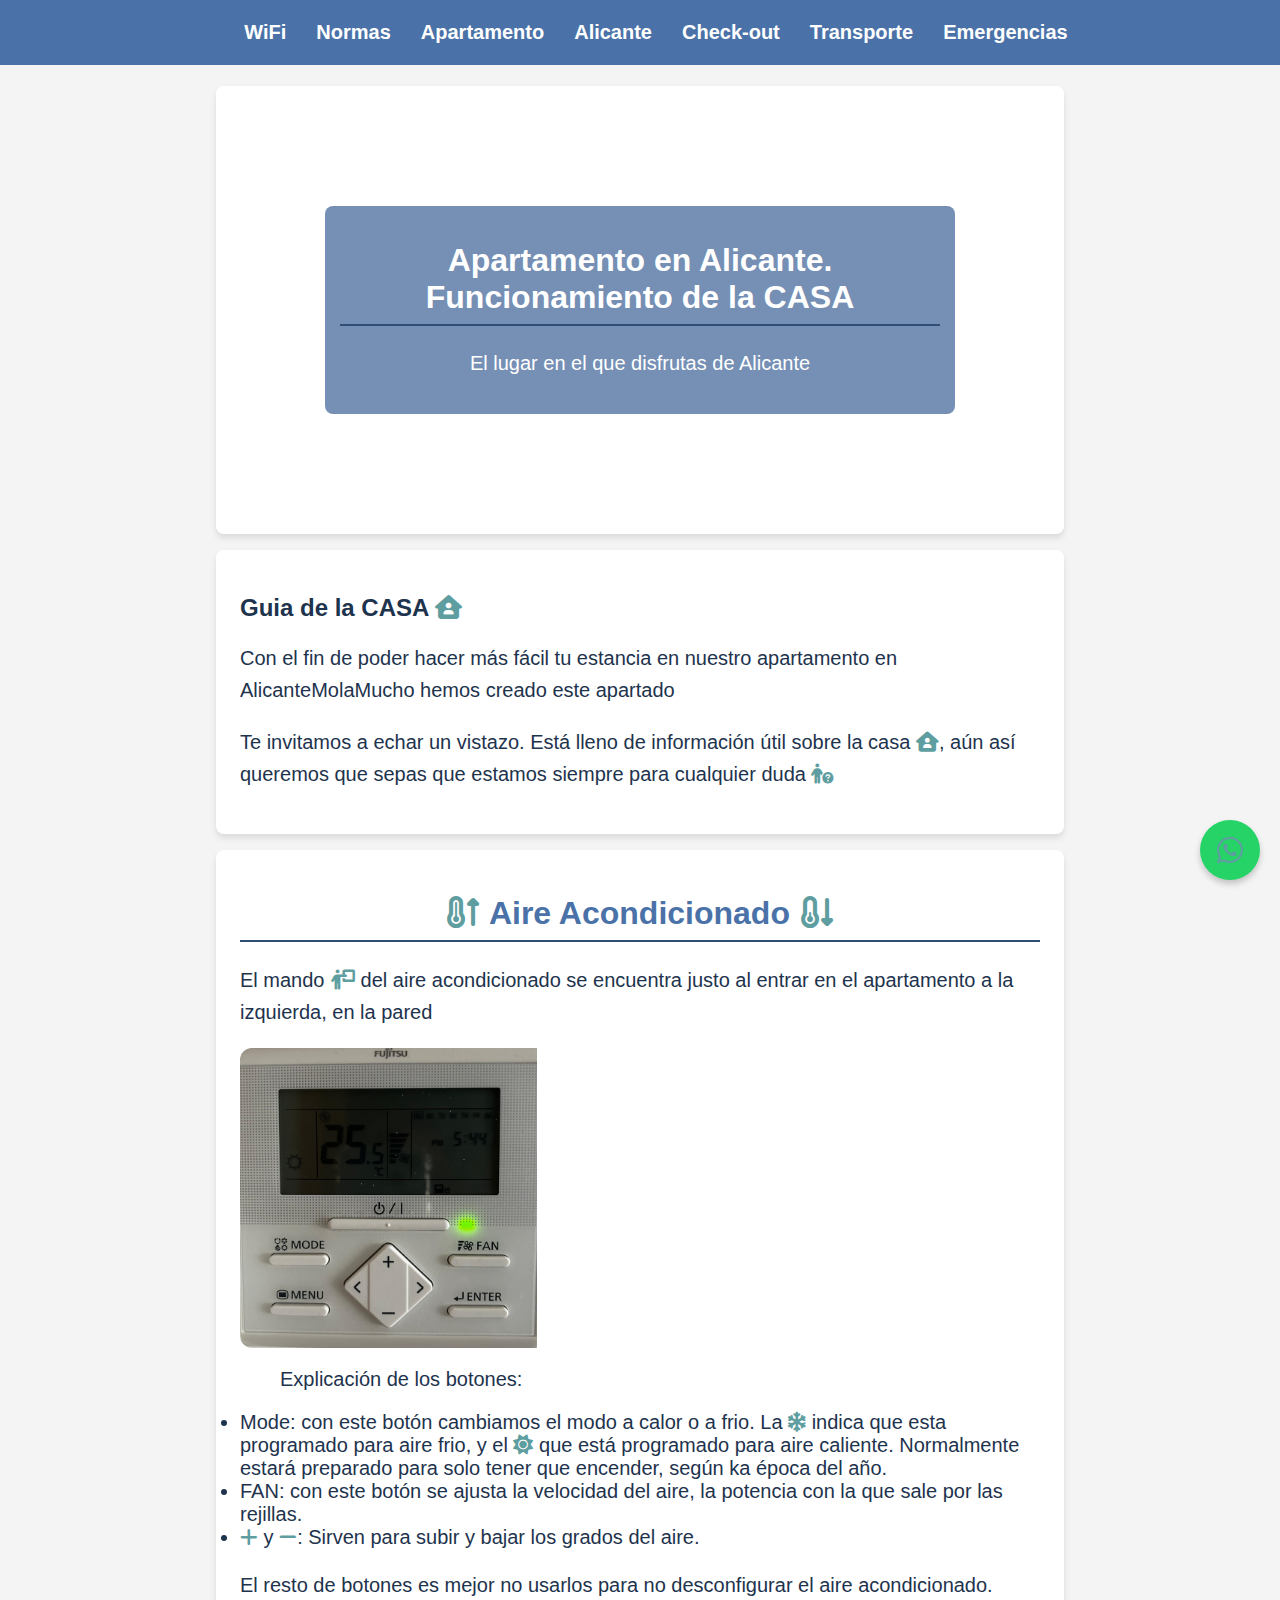
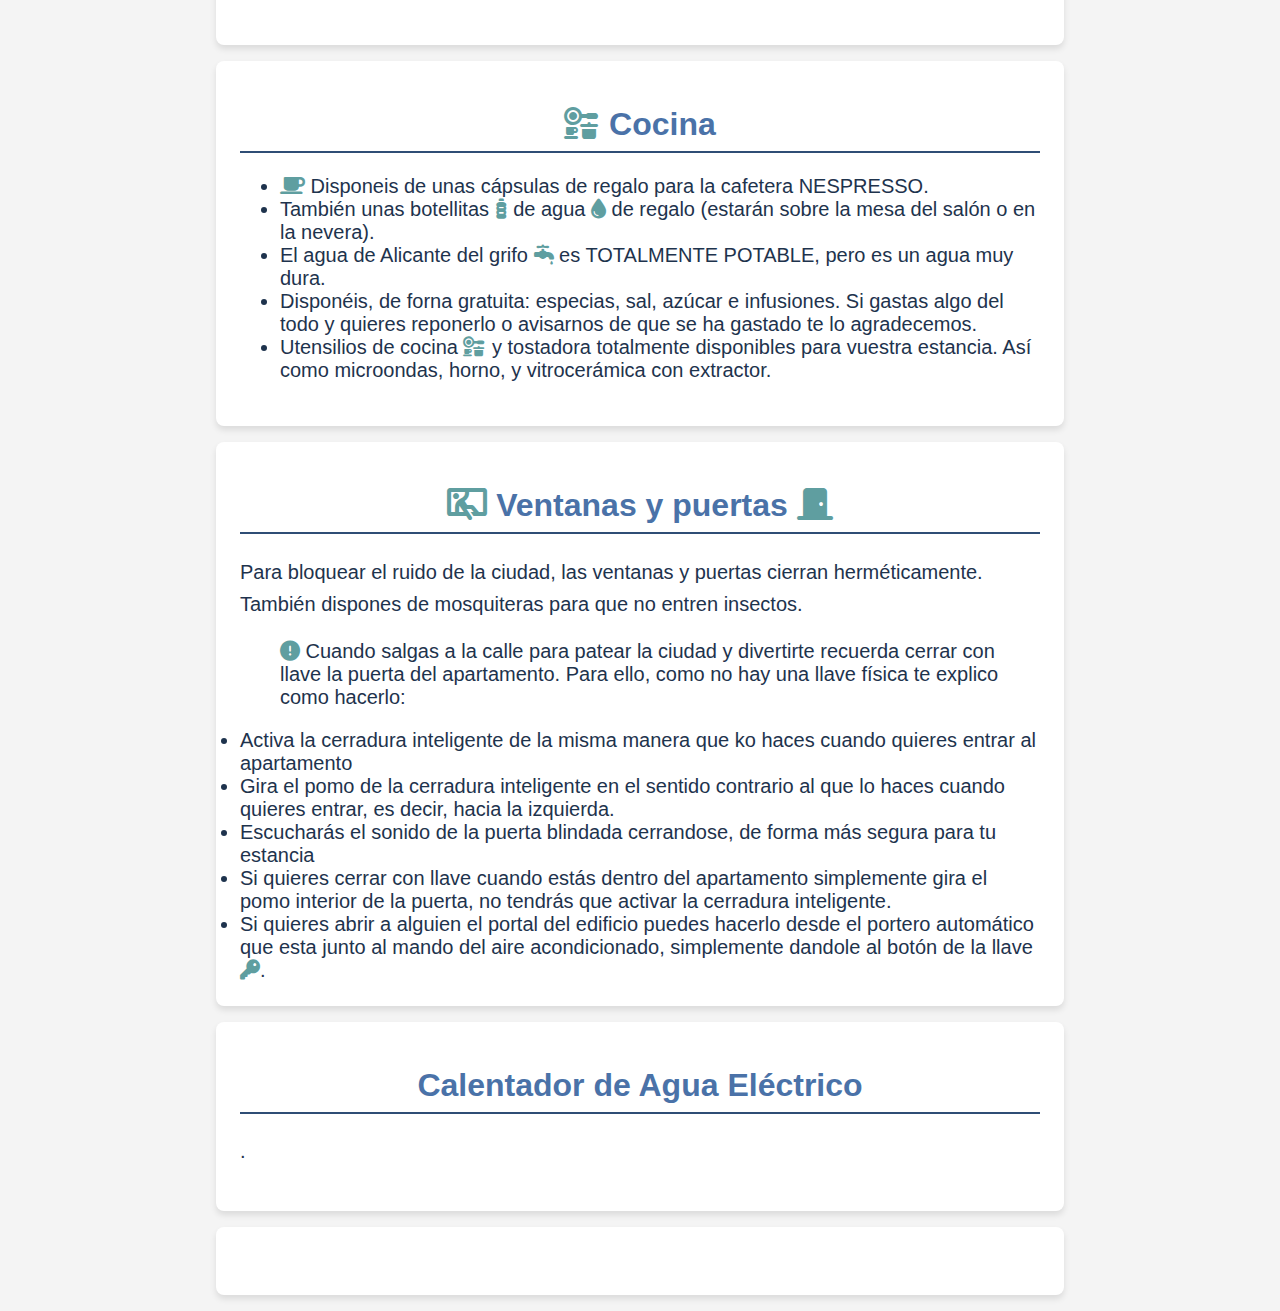
==== guiahogar.html @ 34aa6af9 "Add files via upload" ====
<!DOCTYPE html>
<html lang="es">
<head>
    <meta charset="UTF-8">
    <meta name="viewport" content="width=device-width, initial-scale=1.0">
    <title>Apartamento Alicante Mola Mucho</title>
    <link rel="icon" href="images/favicon.png" type="image/png">
    <link href="https://cdnjs.cloudflare.com/ajax/libs/font-awesome/6.0.0-beta3/css/all.min.css" rel="stylesheet">
    <link rel="stylesheet" href="style.css">
</head>
    <body>
    <header>
        <nav>
            <ul>
                <li><a href="index.html">WiFi</a></li>
                <li><a href="index.html">Normas</a></li>
                <li><a href="guiahogar.html">Apartamento</a></li>
                <li><a href="guiaocio.html">Alicante</a></li>
                <li><a href="index.html">Check-out</a></li>
                <li><a href="index.html">Transporte</a></li>
                <li><a href="index.html">Emergencias</a></li>
            </ul>
        </nav>
    </header>
    <main>
    <section class="hero-section">
      <div class="hero">
        <div class="hero-content">
          <h1>Apartamento en Alicante. Funcionamiento de la CASA</h1>
          <p>El lugar en el que disfrutas de Alicante</p>
        </div>
      </div>
    </section>
        <section class="introduction">
        <div>
          <h2>Guia de la CASA <i class="fa-solid fa-house-user"></i></h2>
          <p>Con el fin de poder hacer más fácil tu estancia en nuestro apartamento en AlicanteMolaMucho hemos creado este apartado

          <p>Te invitamos a echar un vistazo. Está lleno de información útil sobre la casa <i class="fa-solid fa-house-user"></i>, aún así queremos que sepas que estamos siempre para cualquier duda <i class="fa-solid fa-person-circle-question"></i></p>
            </div>
        </section>
        <section class="aireacondicionado">
        <h1><i class="fa-solid fa-temperature-arrow-up"></i> Aire Acondicionado <i class="fa-solid fa-temperature-arrow-down"></i></h1>
        <p>El mando <i class="fa-solid fa-person-chalkboard"></i> del aire acondicionado se encuentra justo al entrar en el apartamento a la izquierda, en la pared</p>
        <div class="story-content__img3"></div>
        <ul>Explicación de los botones:</ul>
            <li>Mode: con este botón cambiamos el modo a calor o a frio. La <i class="fa-solid fa-snowflake"></i> indica que esta programado para aire frio, y el <i class="fa-solid fa-sun"></i> que está programado para aire caliente. Normalmente estará preparado para solo tener que encender, según ka época del año.</li>
            <li>FAN: con este botón se ajusta la velocidad del aire, la potencia con la que sale por las rejillas.</li>
            <li><i class="fa-solid fa-plus"></i> y <i class="fa-solid fa-minus"></i>: Sirven para subir y bajar los grados del aire.</li>
            <p>El resto de botones es mejor no usarlos para no desconfigurar el aire acondicionado.</p>
    </section>
    
    <section class="cocina">
        <h1><i class="fa-solid fa-kitchen-set"></i> Cocina</h1>
        <ul>
            <li><i class="fa-solid fa-mug-saucer"></i> Disponeis de unas cápsulas de regalo para la cafetera NESPRESSO.</li>
            <li>También unas botellitas <i class="fa-solid fa-bottle-water"></i> de agua <i class="fa-solid fa-droplet"></i> de regalo (estarán sobre la mesa del salón o en la nevera).</li>
            <li>El agua de Alicante del grifo <i class="fa-solid fa-faucet-drip"></i> es TOTALMENTE POTABLE, pero es un agua muy dura.</li>
            <li>Disponéis, de forna gratuita: especias, sal, azúcar e infusiones. Si gastas algo del todo y quieres reponerlo o avisarnos de que se ha gastado te lo agradecemos.</li>
            <li>Utensilios de cocina <i class="fa-solid fa-kitchen-set"></i> y tostadora totalmente disponibles para vuestra estancia. Así como microondas, horno, y vitrocerámica con extractor.</li>
        </ul>
    </section>
    
    <section class="ventanas">
        <h1><i class="fa-solid fa-person-through-window"></i> Ventanas y puertas <i class="fa-solid fa-door-closed"></i></h1>
        <p>Para bloquear el ruido de la ciudad, las ventanas y puertas cierran herméticamente.  También dispones de mosquiteras para que no entren insectos.</p>
        <ol type="1"><i class="fa-solid fa-circle-exclamation"></i> Cuando salgas a la calle para patear la ciudad y divertirte recuerda cerrar con llave la puerta del apartamento. Para ello, como no hay una llave física te explico como hacerlo:</ol>
        <li>Activa la cerradura inteligente de la misma manera que ko haces cuando quieres entrar al apartamento</li>
        <li>Gira el pomo de la cerradura inteligente en el sentido contrario al que lo haces cuando quieres entrar, es decir, hacia la izquierda.</li>
        <li>Escucharás el sonido de la puerta blindada cerrandose, de forma más segura para tu estancia</li>
        <li>Si quieres cerrar con llave cuando estás dentro del apartamento simplemente gira el pomo interior de la puerta, no tendrás que activar la cerradura inteligente.</li>
        <li>Si quieres abrir a alguien el portal del edificio puedes hacerlo desde el portero automático que esta junto al mando del aire acondicionado, simplemente dandole al botón de la llave <i class="fa-solid fa-key"></i>.</li>
        
    </section>
        
    <section class="calentador">
        <h1>Calentador de Agua Eléctrico</h1>
        <p>.</p>
    </section>
        
    <section class="lavanderia">
    <p></p>
    </section>

        </main>
        <a href="https://wa.me/34622252082" class="whatsapp-float" target="_blank">
    <i class="fa-brands fa-whatsapp"></i>
</a>
    </body>
</html>
---- style.css ----
@import url("https://cdnjs.cloudflare.com/ajax/libs/font-awesome/6.6.0/css/all.min.css");

body {
    font-family: Arial, sans-serif;
    margin: 0;
    padding: 0;
    background-color: #f4f4f4;
    color: #1E334D;
    padding-top: 70px; /* Ajusta según la altura del menú */
}

p {
    font-size: 20px;
    line-height: 1.6;
}

ul, ol {
    font-size: 20px;
}

header {
    /*background-color: #4A72A8;
    padding: 1rem;
    text-align: center;
    header {*/
    background-color: #4A72A8;
    padding: 1rem;
    text-align: center;
    position: fixed;
    width: 100%;
    top: 0;
    left: 0;
    z-index: 1000;
}


nav ul {
    list-style: none;
    padding: 0;
    margin: 0;
    display: flex;
    justify-content: center;
    flex-wrap: wrap;
}

nav ul li {
    margin: 5px;
}

nav ul li a {
    text-decoration: none;
    color: white;
    font-weight: bold;
    padding: 10px;
    transition: 0.3s;
}

nav ul li a:hover {
    background-color: #F5F5F5;
    border-radius: 5px;
    color: #4A72A8;
}

/* Responsive Navigation */
@media (max-width: 768px) {
    nav ul {
        flex-direction: column;
        text-align: center;
    }
}

a {
    text-decoration: none;
    color: dodgerblue;
    font-weight: bold;
}

/* Hero Section */
.hero {
    height: 40vh;
    background: url('images/esplanada.jpg') no-repeat center center/cover;
    display: flex;
    align-items: center;
    justify-content: center;
    color: white;
    text-align: center;
    padding: 20px;
}

.hero-content {
    background-color: rgba(58, 95, 150, 0.7);
    padding: 15px;
    border-radius: 8px;
    width: 90%;
    max-width: 600px;
}

/* Sections */
section {
    padding: 1.5rem;
    background: white;
    margin: 1rem auto;
    width: 90%;
    max-width: 800px;
    border-radius: 8px;
    box-shadow: 0px 4px 6px rgba(0, 0, 0, 0.1);
}

h1 {
    font-size: 32px;
    color: #4A72A8;
    border-bottom: 2px solid #2F4D75;
    padding-bottom: 8px;
    text-align: center;
}

i {
    color: cadetblue;
}

.hero-content h1 {
    color: white;
}

.normas li {
    font-size: 20px;
    color: #1E334D;
}

.checkout li {
    font-size: 20px;
    color: #1E334D;
}

.checkout ul {
    font-size: 20px;
    color: #1E334D;
}

.aireacondicionado li {
    font-size: 20px;
    color: #1E334D;
}

.cocina li {
    font-size: 20px;
    color: #1E334D;
}

.ventanas li {
    font-size: 20px;
    color: #1E334D;
}

.calentador li {
    font-size: 20px;
    color: #1E334D;
}

.lavanderia li {
    font-size: 20px;
    color: #1E334D;
}

.whatsapp-float {
    position: fixed;
    bottom: 20px;
    right: 20px;
    background-color: #25D366;
    color: white;
    width: 60px;
    height: 60px;
    border-radius: 50%;
    display: flex;
    align-items: center;
    justify-content: center;
    font-size: 30px;
    box-shadow: 0px 4px 6px rgba(0, 0, 0, 0.2);
    z-index: 1000;
    transition: background-color 0.3s;
}

.whatsapp-float:hover {
    background-color: #1EBE5D;
}


/* Responsive Adjustments */
@media (max-width: 768px) {
    p {
        font-size: 16px;
    }
    .hero {
        height: 30vh;
    }
    .hero-content {
        padding: 10px;
    }
    h1 {
        font-size: 28px;
    }
    section {
        width: 95%;
    }
}

.story-content__img {
    height: 300px;
    aspect-ratio: 1.5;
    background-image: url(images/mercasdoelsabio.jpg);
    background-repeat: no-repeat;
    background-size: contain;
    border-radius: 12px;
}

.story-content__img2 {
    height: 300px;
    aspect-ratio: 1.5;
    background-image: url(images/trammercado.jpg);
    background-repeat: no-repeat;
    background-size: contain;
    border-radius: 12px;
}

.story-content__img3 {
    height: 300px;
    aspect-ratio: 1.5;
    background-image: url(images/aireacondicionado.jpg);
    background-repeat: no-repeat;
    background-size: contain;
    border-radius: 12px;
}
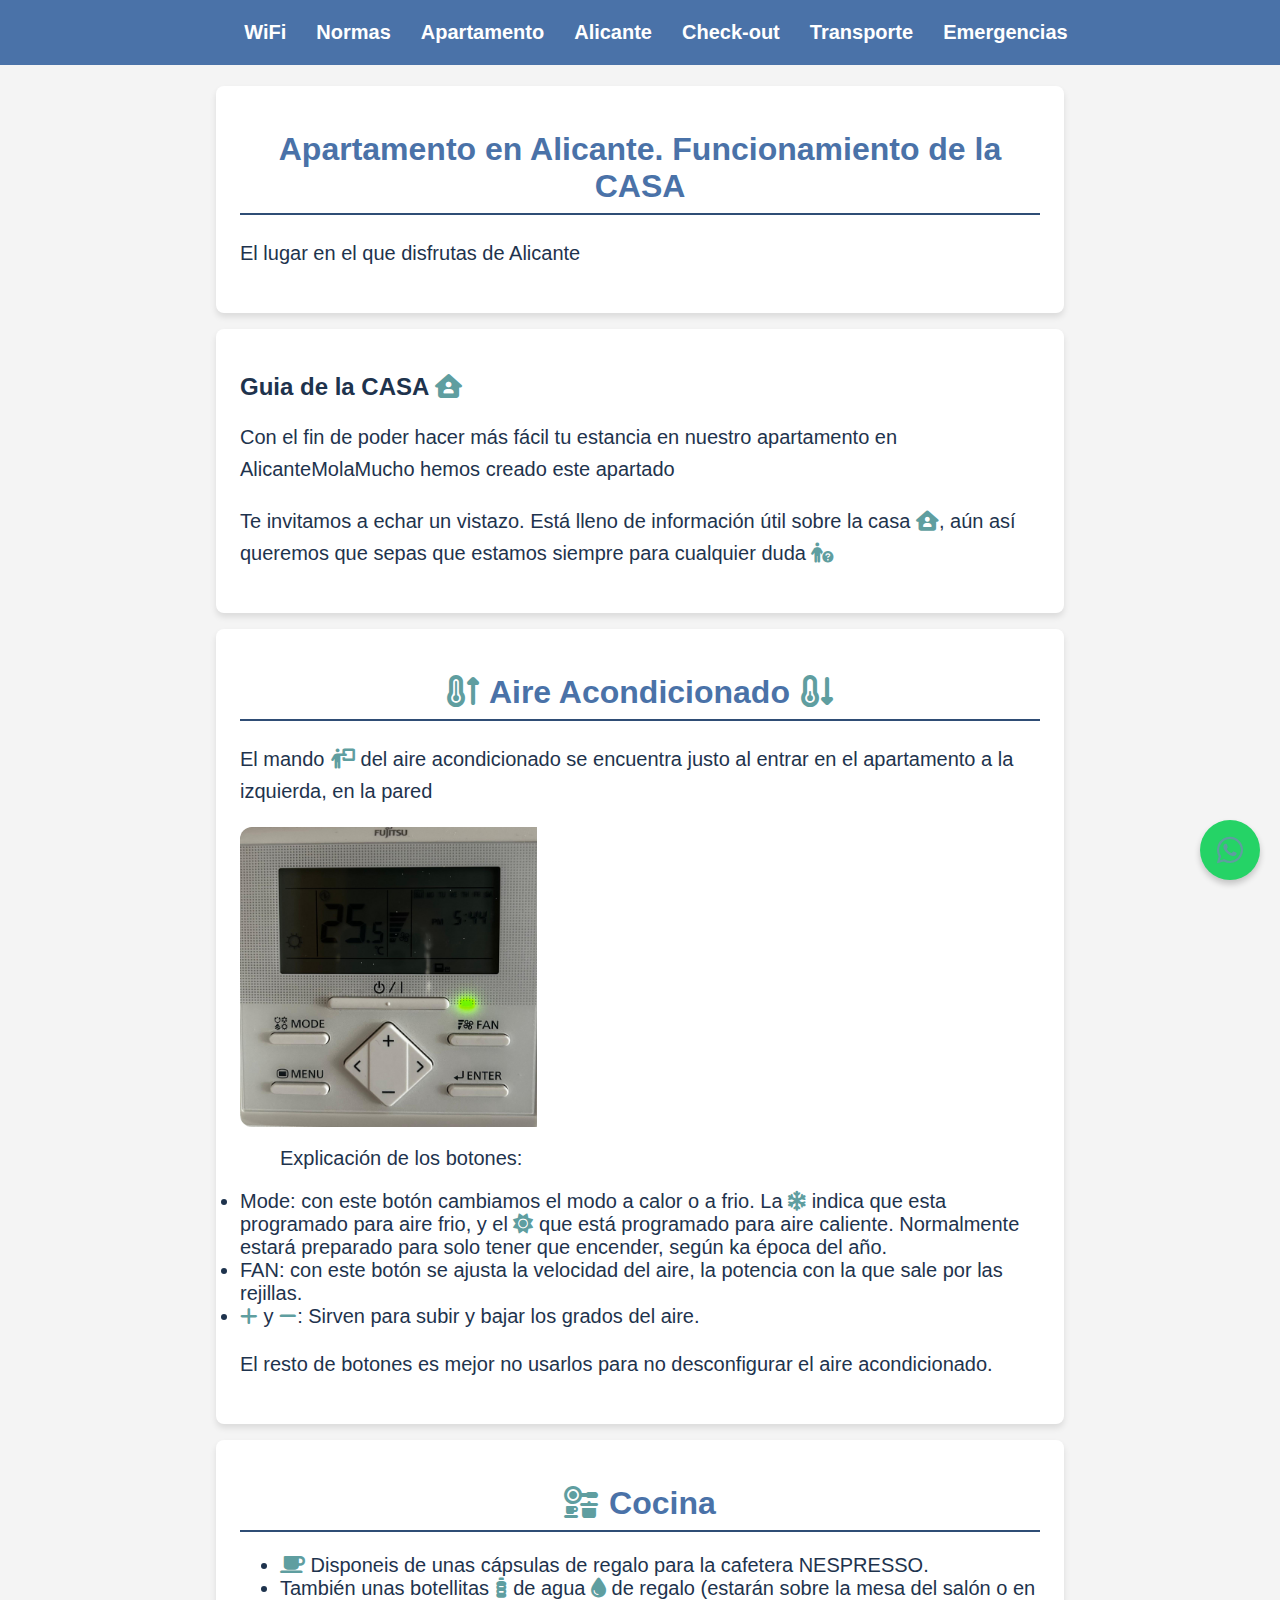
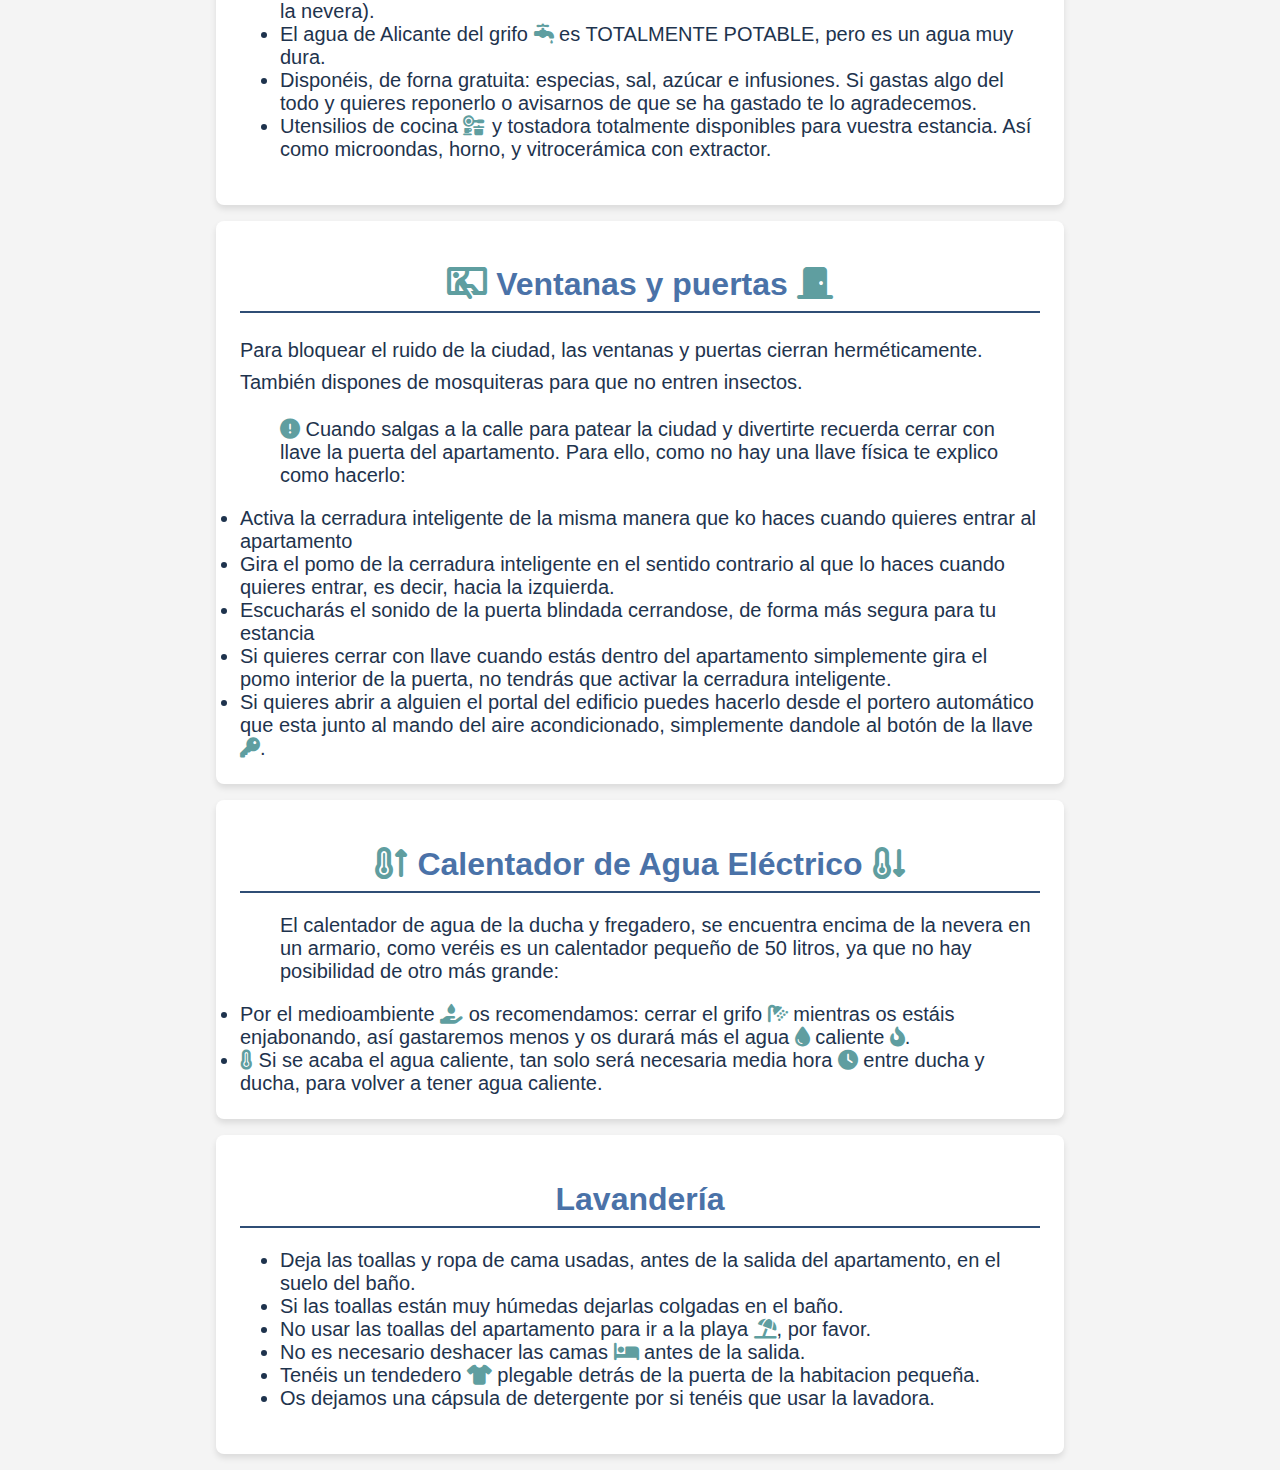
==== commit 16d12563: "Add files via upload" ====
--- a/guiahogar.html
+++ b/guiahogar.html
@@ -24,8 +24,8 @@
     </header>
     <main>
     <section class="hero-section">
-      <div class="hero">
-        <div class="hero-content">
+      <div class="hero2">
+        <div class="hero-content2">
           <h1>Apartamento en Alicante. Funcionamiento de la CASA</h1>
           <p>El lugar en el que disfrutas de Alicante</p>
         </div>
@@ -74,12 +74,24 @@
     </section>
         
     <section class="calentador">
-        <h1>Calentador de Agua Eléctrico</h1>
-        <p>.</p>
+        <h1><i class="fa-solid fa-temperature-arrow-up"></i> Calentador de Agua Eléctrico <i class="fa-solid fa-temperature-arrow-down"></i></h1>
+        <ul>El calentador de agua de la ducha y fregadero, se encuentra encima de la nevera en un armario, como veréis es un calentador pequeño de 50 litros, ya que no hay posibilidad de otro más grande:</ul>
+        <li>Por el medioambiente <i class="fa-solid fa-hand-holding-droplet"></i> os recomendamos: cerrar el grifo <i class="fa-solid fa-shower"></i> mientras os estáis enjabonando, así gastaremos menos y os durará más el agua <i class="fa-solid fa-droplet"></i> caliente <i class="fa-solid fa-fire-flame-curved"></i>.</li>
+        <li><i class="fa-solid fa-temperature-full"></i> Si se acaba el agua caliente, tan solo será necesaria media hora <i class="fa-solid fa-clock"></i> entre ducha y ducha, para volver a tener agua caliente.</li>
+        
+        
     </section>
         
     <section class="lavanderia">
-    <p></p>
+    <h1>Lavandería</h1>
+    <ul>
+        <li>Deja las toallas y ropa de cama usadas, antes de la salida del apartamento, en el suelo del baño.</li>
+        <li>Si las toallas están muy húmedas dejarlas colgadas en el baño.</li>
+        <li>No usar las toallas del apartamento para ir a la playa <i class="fa-solid fa-umbrella-beach"></i>, por favor.</li>
+        <li>No es necesario deshacer las camas <i class="fa-solid fa-bed"></i> antes de la salida.</li>
+        <li>Tenéis un tendedero <i class="fa-solid fa-shirt"></i> plegable detrás de la puerta de la habitacion pequeña.</li>
+        <li>Os dejamos una cápsula de detergente por si tenéis que usar la lavadora.</li>
+    </ul>
     </section>
 
         </main>
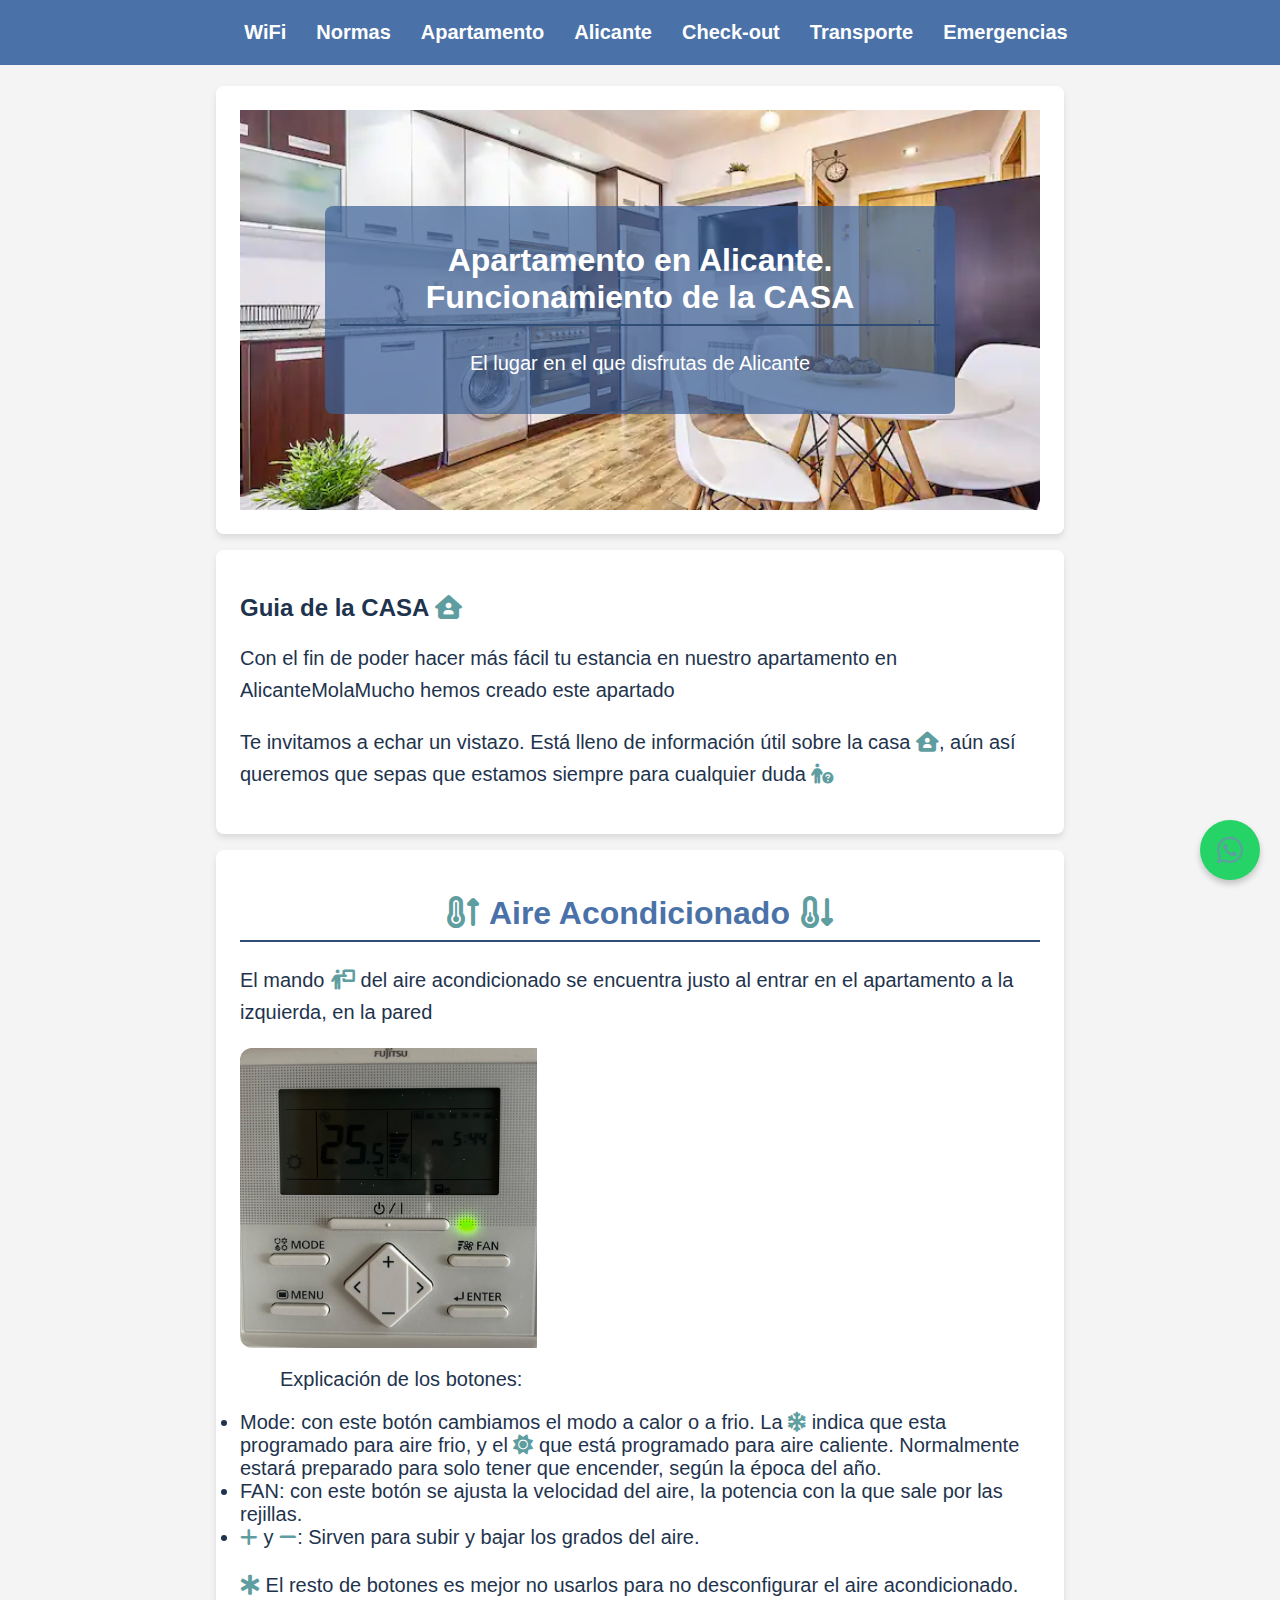
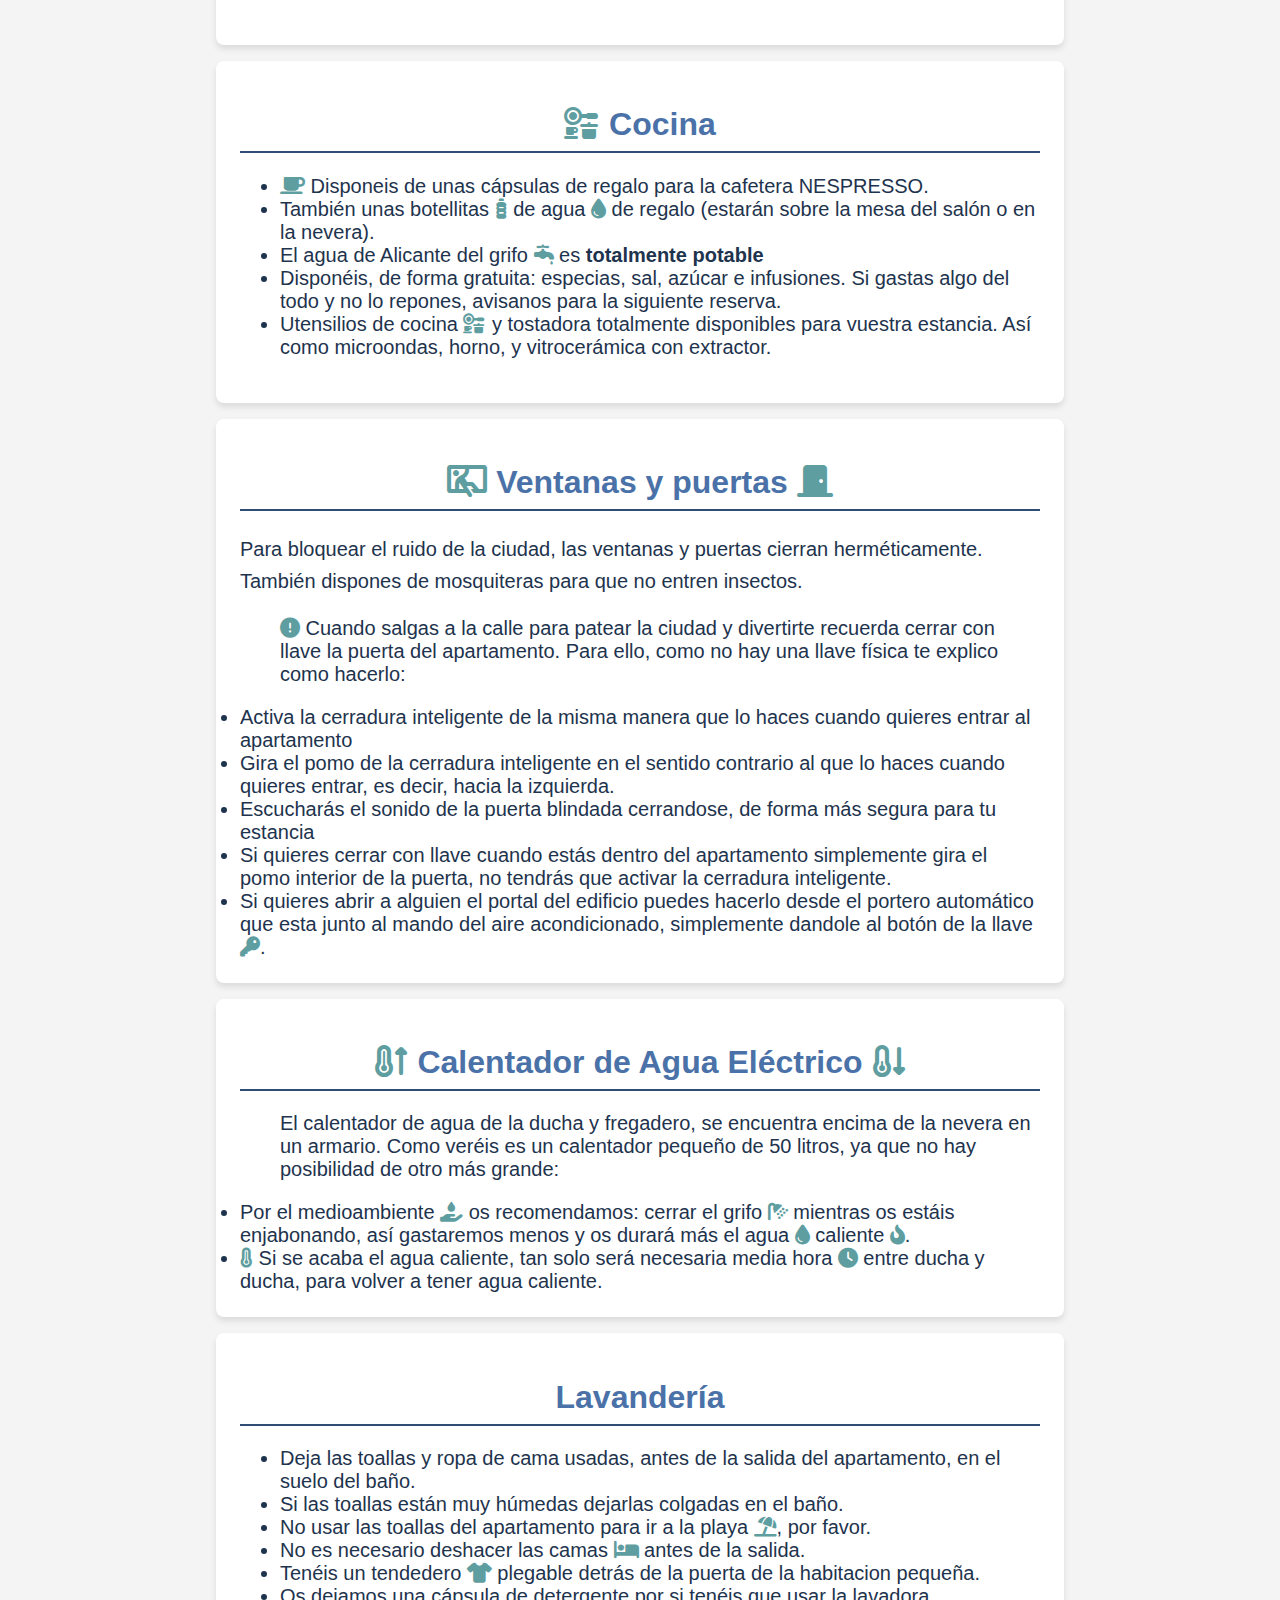
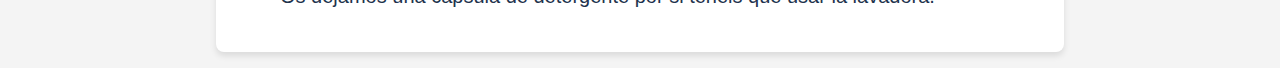
==== commit 6e5f3cf9: "Add files via upload" ====
--- a/guiahogar.html
+++ b/guiahogar.html
@@ -11,7 +11,8 @@
     <body>
     <header>
         <nav>
-            <ul>
+            <button class="menu-toggle" onclick="toggleMenu()">☰</button>
+        <ul class="nav-links">
                 <li><a href="index.html">WiFi</a></li>
                 <li><a href="index.html">Normas</a></li>
                 <li><a href="guiahogar.html">Apartamento</a></li>
@@ -44,10 +45,10 @@
         <p>El mando <i class="fa-solid fa-person-chalkboard"></i> del aire acondicionado se encuentra justo al entrar en el apartamento a la izquierda, en la pared</p>
         <div class="story-content__img3"></div>
         <ul>Explicación de los botones:</ul>
-            <li>Mode: con este botón cambiamos el modo a calor o a frio. La <i class="fa-solid fa-snowflake"></i> indica que esta programado para aire frio, y el <i class="fa-solid fa-sun"></i> que está programado para aire caliente. Normalmente estará preparado para solo tener que encender, según ka época del año.</li>
+            <li>Mode: con este botón cambiamos el modo a calor o a frio. La <i class="fa-solid fa-snowflake"></i> indica que esta programado para aire frio, y el <i class="fa-solid fa-sun"></i> que está programado para aire caliente. Normalmente estará preparado para solo tener que encender, según la época del año.</li>
             <li>FAN: con este botón se ajusta la velocidad del aire, la potencia con la que sale por las rejillas.</li>
             <li><i class="fa-solid fa-plus"></i> y <i class="fa-solid fa-minus"></i>: Sirven para subir y bajar los grados del aire.</li>
-            <p>El resto de botones es mejor no usarlos para no desconfigurar el aire acondicionado.</p>
+            <p><i class="fa-solid fa-star-of-life"></i> El resto de botones es mejor no usarlos para no desconfigurar el aire acondicionado.</p>
     </section>
     
     <section class="cocina">
@@ -55,8 +56,8 @@
         <ul>
             <li><i class="fa-solid fa-mug-saucer"></i> Disponeis de unas cápsulas de regalo para la cafetera NESPRESSO.</li>
             <li>También unas botellitas <i class="fa-solid fa-bottle-water"></i> de agua <i class="fa-solid fa-droplet"></i> de regalo (estarán sobre la mesa del salón o en la nevera).</li>
-            <li>El agua de Alicante del grifo <i class="fa-solid fa-faucet-drip"></i> es TOTALMENTE POTABLE, pero es un agua muy dura.</li>
-            <li>Disponéis, de forna gratuita: especias, sal, azúcar e infusiones. Si gastas algo del todo y quieres reponerlo o avisarnos de que se ha gastado te lo agradecemos.</li>
+            <li>El agua de Alicante del grifo <i class="fa-solid fa-faucet-drip"></i> es <strong>totalmente potable</strong></li>
+            <li>Disponéis, de forma gratuita: especias, sal, azúcar e infusiones. Si gastas algo del todo y no lo repones, avisanos para la siguiente reserva.</li>
             <li>Utensilios de cocina <i class="fa-solid fa-kitchen-set"></i> y tostadora totalmente disponibles para vuestra estancia. Así como microondas, horno, y vitrocerámica con extractor.</li>
         </ul>
     </section>
@@ -65,7 +66,7 @@
         <h1><i class="fa-solid fa-person-through-window"></i> Ventanas y puertas <i class="fa-solid fa-door-closed"></i></h1>
         <p>Para bloquear el ruido de la ciudad, las ventanas y puertas cierran herméticamente.  También dispones de mosquiteras para que no entren insectos.</p>
         <ol type="1"><i class="fa-solid fa-circle-exclamation"></i> Cuando salgas a la calle para patear la ciudad y divertirte recuerda cerrar con llave la puerta del apartamento. Para ello, como no hay una llave física te explico como hacerlo:</ol>
-        <li>Activa la cerradura inteligente de la misma manera que ko haces cuando quieres entrar al apartamento</li>
+        <li>Activa la cerradura inteligente de la misma manera que lo haces cuando quieres entrar al apartamento</li>
         <li>Gira el pomo de la cerradura inteligente en el sentido contrario al que lo haces cuando quieres entrar, es decir, hacia la izquierda.</li>
         <li>Escucharás el sonido de la puerta blindada cerrandose, de forma más segura para tu estancia</li>
         <li>Si quieres cerrar con llave cuando estás dentro del apartamento simplemente gira el pomo interior de la puerta, no tendrás que activar la cerradura inteligente.</li>
@@ -75,7 +76,7 @@
         
     <section class="calentador">
         <h1><i class="fa-solid fa-temperature-arrow-up"></i> Calentador de Agua Eléctrico <i class="fa-solid fa-temperature-arrow-down"></i></h1>
-        <ul>El calentador de agua de la ducha y fregadero, se encuentra encima de la nevera en un armario, como veréis es un calentador pequeño de 50 litros, ya que no hay posibilidad de otro más grande:</ul>
+        <ul>El calentador de agua de la ducha y fregadero, se encuentra encima de la nevera en un armario. Como veréis es un calentador pequeño de 50 litros, ya que no hay posibilidad de otro más grande:</ul>
         <li>Por el medioambiente <i class="fa-solid fa-hand-holding-droplet"></i> os recomendamos: cerrar el grifo <i class="fa-solid fa-shower"></i> mientras os estáis enjabonando, así gastaremos menos y os durará más el agua <i class="fa-solid fa-droplet"></i> caliente <i class="fa-solid fa-fire-flame-curved"></i>.</li>
         <li><i class="fa-solid fa-temperature-full"></i> Si se acaba el agua caliente, tan solo será necesaria media hora <i class="fa-solid fa-clock"></i> entre ducha y ducha, para volver a tener agua caliente.</li>
         
@@ -98,5 +99,10 @@
         <a href="https://wa.me/34622252082" class="whatsapp-float" target="_blank">
     <i class="fa-brands fa-whatsapp"></i>
 </a>
+        <script>
+function toggleMenu() {
+    document.querySelector('.nav-links').classList.toggle('active');
+}
+</script>
     </body>
 </html>--- a/style.css
+++ b/style.css
@@ -95,7 +95,30 @@
     max-width: 600px;
 }
 
-/* Sections */
+.hero2 {
+    height: 40vh;
+    background: url('images/imagen1.jpg') no-repeat center center/cover;
+    display: flex;
+    align-items: center;
+    justify-content: center;
+    color: white;
+    text-align: center;
+    padding: 20px;
+}
+
+.hero-content2 {
+    background-color: rgba(58, 95, 150, 0.7);
+    padding: 15px;
+    border-radius: 8px;
+    width: 90%;
+    max-width: 600px;
+}
+
+.hero-content2 h1 {
+color: white;
+}
+
+/* Sections*/
 section {
     padding: 1.5rem;
     background: white;
@@ -185,7 +208,7 @@
 }
 
 
-/* Responsive Adjustments */
+/* Responsive Adjustments*/
 @media (max-width: 768px) {
     p {
         font-size: 16px;
@@ -230,3 +253,37 @@
     background-size: contain;
     border-radius: 12px;
 }
+
+.menu-toggle {
+    display: none;
+    font-size: 30px;
+    color: white;
+    background: none;
+    border: none;
+    cursor: pointer;
+}
+
+@media (max-width: 768px) {
+    .menu-toggle {
+        display: block;
+    }
+
+    .nav-links {
+        display: none;
+        flex-direction: column;
+        position: absolute;
+        top: 60px;
+        left: 0;
+        width: 100%;
+        background-color: #4A72A8;
+        text-align: center;
+    }
+
+    .nav-links.active {
+        display: flex;
+    }
+}
+
+
+
+
